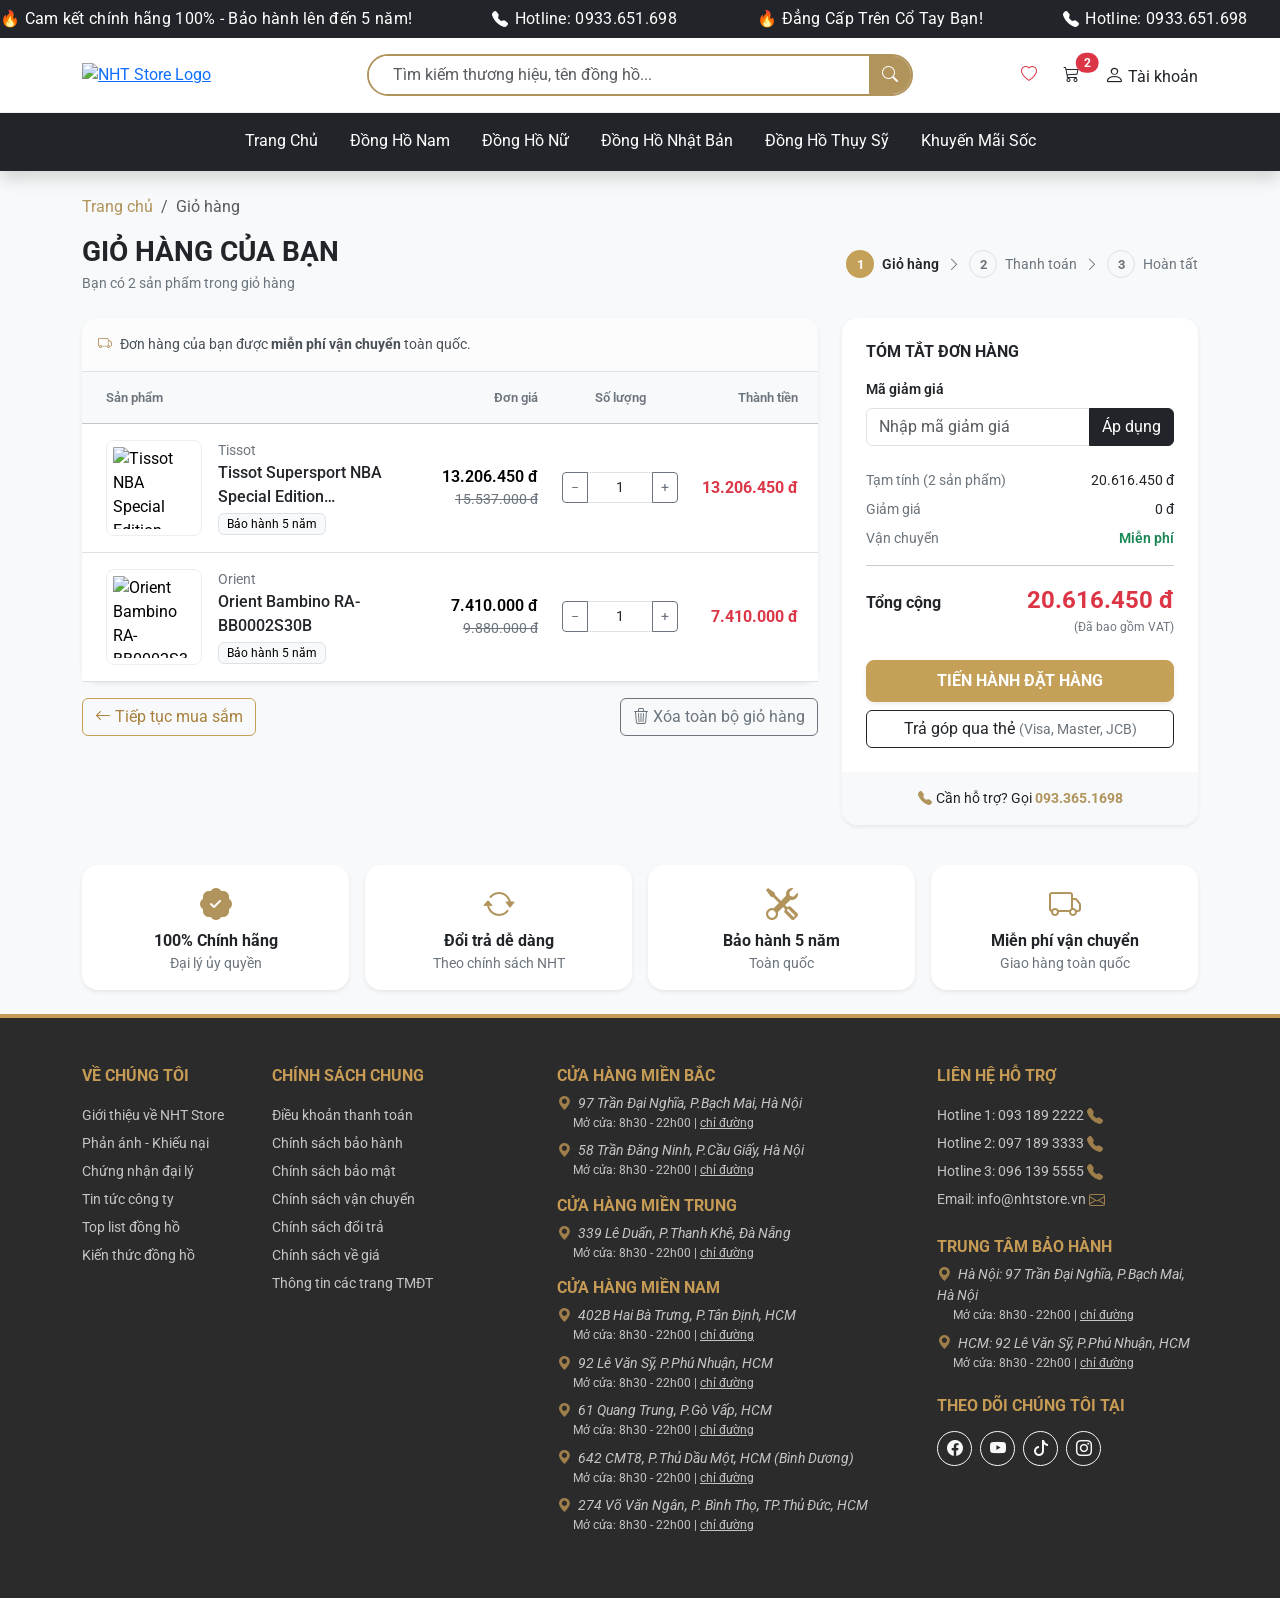
==== cart.html @ 5e9d462d "Add files via upload" ====
<!DOCTYPE html>
<html lang="vi">

<head>
    <meta charset="UTF-8">
    <meta name="viewport" content="width=device-width, initial-scale=1.0">
    <title>Giỏ hàng - NHT Store</title>
    <link href="https://cdn.jsdelivr.net/npm/bootstrap@5.3.3/dist/css/bootstrap.min.css" rel="stylesheet">
    <link href="https://cdn.jsdelivr.net/npm/bootstrap-icons@1.11.3/font/bootstrap-icons.min.css" rel="stylesheet">
    <link href="https://fonts.googleapis.com/css2?family=Roboto:wght@300;400;500;700&display=swap" rel="stylesheet">
    <link rel="stylesheet" href="style.css">
    <style>
        /* Ảnh sản phẩm trong giỏ */
        .cart-thumb {
            width: 96px;
            height: 96px;
            object-fit: contain;
            background: #fff;
            border: 1px solid #eee;
            border-radius: 8px;
            padding: 6px;
        }

        /* Tên sản phẩm (tối đa 2 dòng) */
        .cart-name {
            display: -webkit-box;
            -webkit-line-clamp: 2;
            -webkit-box-orient: vertical;
            overflow: hidden;
        }

        /* Bảng giỏ hàng */
        .cart-table th {
            font-size: 0.8rem;
            font-weight: 600;
            color: #6c757d;
            white-space: nowrap;
        }

        .cart-table td,
        /* Bảng giỏ hàng */
        .cart-table th {
            padding: 1rem 0.75rem;
        }

        /* Ô chọn số lượng */
        .qty-group {
            width: 116px;
        }

        /* Nút vàng đặc */
        .btn-gold-solid {
            background-color: #c5a059;
            border-color: #c5a059;
            color: #fff;
            font-weight: 700;
        }

        .btn-gold-solid:hover {
            background-color: #a9803d;
            border-color: #a9803d;
            color: #fff;
        }

        /* Nút viền vàng */
        .btn-outline-gold {
            border-color: #c5a059;
            color: #a9803d;
        }

        .btn-outline-gold:hover {
            background-color: #c5a059;
            border-color: #c5a059;
            color: #fff;
        }

        /* Khung tóm tắt đơn hàng */
        .summary-sticky {
            position: sticky;
            top: 100px;
        }

        /* Viền vàng khi focus ô nhập */
        .form-control:focus {
            border-color: #c5a059;
            box-shadow: 0 0 0 0.2rem rgba(197, 160, 89, 0.25);
        }

        /* Chấm số các bước đặt hàng */
        .step-dot {
            width: 28px;
            height: 28px;
            font-size: 0.8rem;
        }
    </style>
</head>

<body class="bg-light">

    <!-- TOP BAR -->
    <div class="bg-dark text-white overflow-hidden d-flex align-items-center marquee-wrapper fs-7 pt-3 pb-3 lh-1">
        <div class="marquee-track d-flex">
            <div class="marquee-content d-flex align-items-center flex-shrink-0 text-nowrap">
                <span class="d-inline-flex align-items-center">🔥 Cam kết chính hãng 100% - Bảo hành lên đến 5 năm!</span>
                <span class="d-inline-flex align-items-center"><i class="bi bi-telephone-fill"></i> Hotline: 0933.651.698</span>
            </div>
            <div class="marquee-content d-flex align-items-center flex-shrink-0 text-nowrap">
                <span class="d-inline-flex align-items-center">🔥 Đẳng Cấp Trên Cổ Tay Bạn!</span>
                <span class="d-inline-flex align-items-center"><i class="bi bi-telephone-fill"></i> Hotline: 0933.651.698</span>
            </div>
            <div class="marquee-content d-flex align-items-center flex-shrink-0 text-nowrap">
                <span class="d-inline-flex align-items-center">🔥 Cam kết chính hãng 100% - Bảo hành lên đến 5 năm!</span>
                <span class="d-inline-flex align-items-center"><i class="bi bi-telephone-fill"></i> Hotline: 0933.651.698</span>
            </div>
            <div class="marquee-content d-flex align-items-center flex-shrink-0 text-nowrap">
                <span class="d-inline-flex align-items-center">🔥 Đẳng Cấp Trên Cổ Tay Bạn!</span>
                <span class="d-inline-flex align-items-center"><i class="bi bi-telephone-fill"></i> Hotline: 0933.651.698</span>
            </div>
        </div>
    </div>

    <!-- NAVBAR -->
    <header class="bg-white shadow-sm sticky-top">
        <div class="container py-3">
            <div class="row align-items-center">
                <div class="col-lg-3 col-6">
                    <a href="index.html">
                        <img src="/Project MindX/images/logo.png" alt="NHT Store Logo" style="height: 64px;">
                    </a>
                </div>
                <div class="col-lg-6 d-none d-lg-block">
                    <div class="input-group search-box border border-2 rounded-pill overflow-hidden">
                        <input type="text" class="form-control border-0 shadow-none ps-4" placeholder="Tìm kiếm thương hiệu, tên đồng hồ...">
                        <button class="btn btn-gold text-white" type="button"><i class="bi bi-search"></i></button>
                    </div>
                </div>
                <div class="col-lg-3 col-6 d-flex align-items-center justify-content-end gap-3">
                    <a href="wishlist.html" class="text-danger text-decoration-none d-none d-sm-inline"><i
                            class="bi bi-heart fs-6"></i>
                        </a>
                    <a href="cart.html"
                        class="btn position-relative d-flex align-items-center justify-content-center p-0"
                        style="width: 35px; height: 35px;">
                        <i class="bi bi-cart3"></i>
                        <span
                            class="position-absolute top-0 start-100 translate-middle mt-1 badge rounded-pill bg-danger">2</span>
                    </a>
                    <a href="login.html" class="text-dark text-decoration-none d-none d-sm-inline"><i
                            class="bi bi-person fs-5"></i> Tài khoản</a>
                </div>
            </div>
        </div>
    </header>

    <!-- NAVIGATION -->
    <nav class="navbar navbar-expand-lg navbar-dark bg-dark shadow">
        <div class="container">
            <button class="navbar-toggler" type="button" data-bs-toggle="collapse" data-bs-target="#navbarNav">
                <span class="navbar-toggler-icon"></span>
            </button>
            <div class="collapse navbar-collapse" id="navbarNav">
                <ul class="navbar-nav mx-auto">
                    <li class="nav-item px-2"><a class="nav-link text-white" href="index.html">Trang Chủ</a></li>
                    <li class="nav-item px-2"><a class="nav-link text-white" href="#">Đồng Hồ Nam</a></li>
                    <li class="nav-item px-2"><a class="nav-link text-white" href="#">Đồng Hồ Nữ</a></li>
                    <li class="nav-item px-2"><a class="nav-link text-white" href="#">Đồng Hồ Nhật Bản</a></li>
                    <li class="nav-item px-2"><a class="nav-link text-white" href="#">Đồng Hồ Thụy Sỹ</a></li>
                    <li class="nav-item px-2"><a class="nav-link text-white" href="#">Khuyến Mãi Sốc</a></li>
                </ul>
            </div>
        </div>
    </nav>

    <!-- GIỎ HÀNG -->
    <main class="container my-4">

        <!-- đường dẫn trang -->
        <nav aria-label="breadcrumb">
            <ol class="breadcrumb small mb-3">
                <li class="breadcrumb-item"><a href="index.html" class="text-gold text-decoration-none">Trang chủ</a>
                </li>
                <li class="breadcrumb-item active" aria-current="page">Giỏ hàng</li>
            </ol>
        </nav>

        <!-- Tiêu đề + các bước -->
        <div class="d-flex flex-wrap align-items-center justify-content-between gap-3 mb-4">
            <div>
                <h1 class="h3 fw-bold text-uppercase mb-1">Giỏ hàng của bạn</h1>
                <div class="text-secondary small">Bạn có 2 sản phẩm trong giỏ hàng</div>
            </div>
            <div class="d-none d-md-flex align-items-center gap-2 small">
                <span class="step-dot rounded-circle d-inline-flex align-items-center justify-content-center text-white fw-bold"
                    style="background-color: #c5a059;">1</span>
                <span class="fw-semibold">Giỏ hàng</span>
                <i class="bi bi-chevron-right text-secondary"></i>
                <span class="step-dot rounded-circle d-inline-flex align-items-center justify-content-center bg-light border text-secondary fw-bold">2</span>
                <span class="text-secondary">Thanh toán</span>
                <i class="bi bi-chevron-right text-secondary"></i>
                <span class="step-dot rounded-circle d-inline-flex align-items-center justify-content-center bg-light border text-secondary fw-bold">3</span>
                <span class="text-secondary">Hoàn tất</span>
            </div>
        </div>

        <div class="row g-4">

            <!-- DANH SÁCH SẢN PHẨM -->
            <div class="col-lg-8">
                <div class="card border-0 shadow-sm rounded-4 mb-3">
                    <div class="alert alert-light border-0 border-bottom rounded-0 rounded-top-4 mb-0 small">
                        <i class="bi bi-truck me-2 text-gold"></i>Đơn hàng của bạn được <strong>miễn phí vận
                            chuyển</strong> toàn quốc.
                    </div>

                    <div class="table-responsive">
                        <table class="table cart-table align-middle mb-0">
                            <thead class="table-light">
                                <tr>
                                    <th scope="col" class="ps-4">Sản phẩm</th>
                                    <th scope="col" class="text-end">Đơn giá</th>
                                    <th scope="col" class="text-center">Số lượng</th>
                                    <th scope="col" class="text-end">Thành tiền</th>
                                    <th scope="col" class="pe-4"></th>
                                </tr>
                            </thead>
                            <tbody>
                                <!-- Sản phẩm 1 -->
                                <tr>
                                    <td class="ps-4">
                                        <div class="d-flex align-items-center gap-3">
                                            <img src="https://www.tissotwatches.com/dw/image/v2/BKKD_PRD/on/demandware.static/-/Sites-Tissot-Catalogue/default/dw7ae57530/product-pictures/280924a1-358f-4f8b-ae0d-6124ebbf2cde_T125-617-37-067-00_shadow.png?sm=fit&sw=1680&sh=1680,gravity=center"
                                                class="cart-thumb flex-shrink-0" alt="Tissot NBA Special Edition">
                                            <div style="min-width: 200px;">
                                                <div class="small text-secondary">Tissot</div>
                                                <a href="detail.html"
                                                    class="cart-name fw-medium text-dark text-decoration-none">Tissot
                                                    Supersport NBA Special Edition T125.617.37.067.00</a>
                                                <span class="badge text-bg-light border fw-normal mt-1">Bảo hành 5
                                                    năm</span>
                                            </div>
                                        </div>
                                    </td>
                                    <td class="text-end text-nowrap">
                                        <div class="fw-semibold">13.206.450 đ</div>
                                        <div class="small text-secondary text-decoration-line-through">15.537.000 đ
                                        </div>
                                    </td>
                                    <td class="text-center">
                                        <div class="input-group input-group-sm qty-group mx-auto">
                                            <button class="btn btn-outline-secondary" type="button"
                                                aria-label="Giảm">−</button>
                                            <input type="text" class="form-control text-center" value="1"
                                                aria-label="Số lượng">
                                            <button class="btn btn-outline-secondary" type="button"
                                                aria-label="Tăng">+</button>
                                        </div>
                                    </td>
                                    <td class="text-end fw-bold text-danger text-nowrap">13.206.450 đ</td>
                                    <td class="text-end pe-4">
                                        <button type="button" class="btn btn-sm btn-light text-danger"
                                            aria-label="Xóa sản phẩm"><i class="bi bi-trash3"></i></button>
                                    </td>
                                </tr>

                                <!-- Sản phẩm 2 -->
                                <tr>
                                    <td class="ps-4">
                                        <div class="d-flex align-items-center gap-3">
                                            <img src="https://i.pinimg.com/1200x/a5/2c/ca/a52cca3d50e62620e84d3a9be76e476d.jpg"
                                                class="cart-thumb flex-shrink-0" alt="Orient Bambino RA-BB0002S30B">
                                            <div style="min-width: 200px;">
                                                <div class="small text-secondary">Orient</div>
                                                <a href="#"
                                                    class="cart-name fw-medium text-dark text-decoration-none">Orient
                                                    Bambino RA-BB0002S30B</a>
                                                <span class="badge text-bg-light border fw-normal mt-1">Bảo hành 5
                                                    năm</span>
                                            </div>
                                        </div>
                                    </td>
                                    <td class="text-end text-nowrap">
                                        <div class="fw-semibold">7.410.000 đ</div>
                                        <div class="small text-secondary text-decoration-line-through">9.880.000 đ
                                        </div>
                                    </td>
                                    <td class="text-center">
                                        <div class="input-group input-group-sm qty-group mx-auto">
                                            <button class="btn btn-outline-secondary" type="button"
                                                aria-label="Giảm">−</button>
                                            <input type="text" class="form-control text-center" value="1"
                                                aria-label="Số lượng">
                                            <button class="btn btn-outline-secondary" type="button"
                                                aria-label="Tăng">+</button>
                                        </div>
                                    </td>
                                    <td class="text-end fw-bold text-danger text-nowrap">7.410.000 đ</td>
                                    <td class="text-end pe-4">
                                        <button type="button" class="btn btn-sm btn-light text-danger"
                                            aria-label="Xóa sản phẩm"><i class="bi bi-trash3"></i></button>
                                    </td>
                                </tr>
                            </tbody>
                        </table>
                    </div>
                </div>

                <div class="d-flex flex-wrap justify-content-between gap-2">
                    <a href="index.html" class="btn btn-outline-gold"><i class="bi bi-arrow-left me-1"></i>Tiếp tục mua
                        sắm</a>
                    <button type="button" class="btn btn-outline-secondary"><i class="bi bi-trash3 me-1"></i>Xóa toàn
                        bộ giỏ hàng</button>
                </div>
            </div>

            <!-- TÓM TẮT ĐƠN HÀNG -->
            <div class="col-lg-4">
                <div class="card border-0 shadow-sm rounded-4 summary-sticky">
                    <div class="card-body p-4">
                        <h2 class="h6 fw-bold text-uppercase mb-3">Tóm tắt đơn hàng</h2>

                        <label for="coupon" class="form-label small fw-semibold">Mã giảm giá</label>
                        <div class="input-group mb-4">
                            <input type="text" id="coupon" class="form-control" placeholder="Nhập mã giảm giá">
                            <button class="btn btn-dark" type="button">Áp dụng</button>
                        </div>

                        <div class="d-flex justify-content-between small mb-2">
                            <span class="text-secondary">Tạm tính (2 sản phẩm)</span>
                            <span>20.616.450 đ</span>
                        </div>
                        <div class="d-flex justify-content-between small mb-2">
                            <span class="text-secondary">Giảm giá</span>
                            <span>0 đ</span>
                        </div>
                        <div class="d-flex justify-content-between small mb-3">
                            <span class="text-secondary">Vận chuyển</span>
                            <span class="text-success fw-semibold">Miễn phí</span>
                        </div>

                        <hr class="my-3">

                        <div class="d-flex justify-content-between align-items-baseline">
                            <span class="fw-bold">Tổng cộng</span>
                            <span class="fs-4 fw-bold text-danger">20.616.450 đ</span>
                        </div>
                        <div class="text-secondary text-end mb-4" style="font-size: 0.75rem;">(Đã bao gồm VAT)</div>

                        <div class="d-grid gap-2">
                            <a href="#" class="btn btn-gold-solid btn-lg fs-6 text-uppercase shadow-sm">Tiến hành đặt hàng</a>
                            <button type="button" class="btn btn-outline-dark">
                                Trả góp qua thẻ <span class="text-secondary small">(Visa, Master, JCB)</span>
                            </button>
                        </div>
                    </div>
                    <div class="card-footer bg-light border-0 text-center small py-3 rounded-bottom-4">
                        <i class="bi bi-telephone-fill text-gold me-1"></i>Cần hỗ trợ? Gọi
                        <strong class="text-gold">093.365.1698</strong>
                    </div>
                </div>
            </div>
        </div>

        <!-- CAM KẾT -->
        <div class="row row-cols-2 row-cols-lg-4 g-3 mt-4 text-center">
            <div class="col">
                <div class="bg-white shadow-sm rounded-4 p-3 h-100 luxury-card">
                    <i class="bi bi-patch-check-fill text-gold fs-2"></i>
                    <div class="fw-bold">100% Chính hãng</div>
                    <div class="small text-secondary">Đại lý ủy quyền</div>
                </div>
            </div>
            <div class="col">
                <div class="bg-white shadow-sm rounded-4 p-3 h-100 luxury-card">
                    <i class="bi bi-arrow-repeat text-gold fs-2"></i>
                    <div class="fw-bold">Đổi trả dễ dàng</div>
                    <div class="small text-secondary">Theo chính sách NHT</div>
                </div>
            </div>
            <div class="col">
                <div class="bg-white shadow-sm rounded-4 p-3 h-100 luxury-card">
                    <i class="bi bi-tools text-gold fs-2"></i>
                    <div class="fw-bold">Bảo hành 5 năm</div>
                    <div class="small text-secondary">Toàn quốc</div>
                </div>
            </div>
            <div class="col">
                <div class="bg-white shadow-sm rounded-4 p-3 h-100 luxury-card">
                    <i class="bi bi-truck text-gold fs-2"></i>
                    <div class="fw-bold">Miễn phí vận chuyển</div>
                    <div class="small text-secondary">Giao hàng toàn quốc</div>
                </div>
            </div>
        </div>
    </main>

    <!-- FOOTER -->
    <footer class="text-light py-5 small border-top border-4 border-warning" style="background-color: #2b2b2b !important;">
        <div class="container">
            <div class="row g-4">

                <!-- Về chúng tôi -->
                <div class="col-lg-2 col-md-4">
                    <h6 class="fw-bold text-uppercase mb-3 text-warning">VỀ CHÚNG TÔI</h6>
                    <ul class="list-unstyled lh-lg opacity-75">
                        <li><a href="#" class="text-light text-decoration-none">Giới thiệu về NHT Store</a></li>
                        <li><a href="#" class="text-light text-decoration-none">Phản ánh - Khiếu nại</a></li>
                        <li><a href="#" class="text-light text-decoration-none">Chứng nhận đại lý</a></li>
                        <li><a href="#" class="text-light text-decoration-none">Tin tức công ty</a></li>
                        <li><a href="#" class="text-light text-decoration-none">Top list đồng hồ</a></li>
                        <li><a href="#" class="text-light text-decoration-none">Kiến thức đồng hồ</a></li>
                    </ul>
                </div>

                <!-- Chính sách chung -->
                <div class="col-lg-3 col-md-4">
                    <h6 class="fw-bold text-uppercase mb-3 text-warning">CHÍNH SÁCH CHUNG</h6>
                    <ul class="list-unstyled lh-lg opacity-75">
                        <li><a href="#" class="text-light text-decoration-none">Điều khoản thanh toán</a></li>
                        <li><a href="#" class="text-light text-decoration-none">Chính sách bảo hành</a></li>
                        <li><a href="#" class="text-light text-decoration-none">Chính sách bảo mật</a></li>
                        <li><a href="#" class="text-light text-decoration-none">Chính sách vận chuyển</a></li>
                        <li><a href="#" class="text-light text-decoration-none">Chính sách đổi trả</a></li>
                        <li><a href="#" class="text-light text-decoration-none">Chính sách về giá</a></li>
                        <li><a href="#" class="text-light text-decoration-none">Thông tin các trang TMĐT</a></li>
                    </ul>
                </div>

                <!-- Hệ thống cửa hàng -->
                <div class="col-lg-4 col-md-4">
                    <!-- Miền Bắc -->
                    <h6 class="fw-bold text-uppercase mb-2 text-warning">CỬA HÀNG MIỀN BẮC</h6>
                    <ul class="list-unstyled opacity-75 mb-3">
                        <li class="mb-2">
                            <i class="bi bi-geo-alt-fill me-1 text-warning"></i>
                            <span class="fst-italic">97 Trần Đại Nghĩa, P.Bạch Mai, Hà Nội</span>
                            <div class="small text-light ms-3">Mở cửa: 8h30 - 22h00 | <a href="#" class="text-light">chỉ
                                    đường</a></div>
                        </li>
                        <li class="mb-2">
                            <i class="bi bi-geo-alt-fill me-1 text-warning"></i>
                            <span class="fst-italic">58 Trần Đăng Ninh, P.Cầu Giấy, Hà Nội</span>
                            <div class="small text-light ms-3">Mở cửa: 8h30 - 22h00 | <a href="#" class="text-light">chỉ
                                    đường</a></div>
                        </li>
                    </ul>

                    <!-- Miền Trung -->
                    <h6 class="fw-bold text-uppercase mb-2 text-warning">CỬA HÀNG MIỀN TRUNG</h6>
                    <ul class="list-unstyled opacity-75 mb-3">
                        <li class="mb-2">
                            <i class="bi bi-geo-alt-fill me-1 text-warning"></i>
                            <span class="fst-italic">339 Lê Duẩn, P.Thanh Khê, Đà Nẵng</span>
                            <div class="small text-light ms-3">Mở cửa: 8h30 - 22h00 | <a href="#" class="text-light">chỉ
                                    đường</a></div>
                        </li>
                    </ul>

                    <!-- Miền Nam -->
                    <h6 class="fw-bold text-uppercase mb-2 text-warning">CỬA HÀNG MIỀN NAM</h6>
                    <ul class="list-unstyled opacity-75">
                        <li class="mb-2">
                            <i class="bi bi-geo-alt-fill me-1 text-warning"></i>
                            <span class="fst-italic">402B Hai Bà Trưng, P.Tân Định, HCM</span>
                            <div class="small text-light ms-3">Mở cửa: 8h30 - 22h00 | <a href="#" class="text-light">chỉ
                                    đường</a></div>
                        </li>
                        <li class="mb-2">
                            <i class="bi bi-geo-alt-fill me-1 text-warning"></i>
                            <span class="fst-italic">92 Lê Văn Sỹ, P.Phú Nhuận, HCM</span>
                            <div class="small text-light ms-3">Mở cửa: 8h30 - 22h00 | <a href="#" class="text-light">chỉ
                                    đường</a></div>
                        </li>
                        <li class="mb-2">
                            <i class="bi bi-geo-alt-fill me-1 text-warning"></i>
                            <span class="fst-italic">61 Quang Trung, P.Gò Vấp, HCM</span>
                            <div class="small text-light ms-3">Mở cửa: 8h30 - 22h00 | <a href="#" class="text-light">chỉ
                                    đường</a></div>
                        </li>
                        <li class="mb-2">
                            <i class="bi bi-geo-alt-fill me-1 text-warning"></i>
                            <span class="fst-italic">642 CMT8, P.Thủ Dầu Một, HCM (Bình Dương)</span>
                            <div class="small text-light ms-3">Mở cửa: 8h30 - 22h00 | <a href="#" class="text-light">chỉ
                                    đường</a></div>
                        </li>
                        <li class="mb-2">
                            <i class="bi bi-geo-alt-fill me-1 text-warning"></i>
                            <span class="fst-italic">274 Võ Văn Ngân, P. Bình Thọ, TP.Thủ Đức, HCM</span>
                            <div class="small text-light ms-3">Mở cửa: 8h30 - 22h00 | <a href="#" class="text-light">chỉ
                                    đường</a></div>
                        </li>
                    </ul>
                </div>

                <!-- Liên hệ & Trung tâm bảo hành -->
                <div class="col-lg-3 col-md-12">
                    <!-- Hotline -->
                    <h6 class="fw-bold text-uppercase mb-3 text-warning">LIÊN HỆ HỖ TRỢ</h6>
                    <div class="opacity-75 mb-4 lh-lg">
                        Hotline 1: 093 189 2222 <svg xmlns="http://www.w3.org/2000/svg" width="16" height="16"
                            fill="currentColor" class="bi bi-telephone-fill text-warning"
                            viewBox="0 0 16 16">
                            <path fill-rule="evenodd"
                                d="M1.885.511a1.745 1.745 0 0 1 2.61.163L6.29 2.98c.329.423.445.974.315 1.494l-.547 2.19a.68.68 0 0 0 .178.643l2.457 2.457a.68.68 0 0 0 .644.178l2.189-.547a1.75 1.75 0 0 1 1.494.315l2.306 1.794c.829.645.905 1.87.163 2.611l-1.034 1.034c-.74.74-1.846 1.065-2.877.702a18.6 18.6 0 0 1-7.01-4.42 18.6 18.6 0 0 1-4.42-7.009c-.362-1.03-.037-2.137.703-2.877z" />
                        </svg><br>
                        Hotline 2: 097 189 3333 <svg xmlns="http://www.w3.org/2000/svg" width="16" height="16"
                            fill="currentColor" class="bi bi-telephone-fill text-warning"
                            viewBox="0 0 16 16">
                            <path fill-rule="evenodd"
                                d="M1.885.511a1.745 1.745 0 0 1 2.61.163L6.29 2.98c.329.423.445.974.315 1.494l-.547 2.19a.68.68 0 0 0 .178.643l2.457 2.457a.68.68 0 0 0 .644.178l2.189-.547a1.75 1.75 0 0 1 1.494.315l2.306 1.794c.829.645.905 1.87.163 2.611l-1.034 1.034c-.74.74-1.846 1.065-2.877.702a18.6 18.6 0 0 1-7.01-4.42 18.6 18.6 0 0 1-4.42-7.009c-.362-1.03-.037-2.137.703-2.877z" />
                        </svg><br>
                        Hotline 3: 096 139 5555 <svg xmlns="http://www.w3.org/2000/svg" width="16" height="16"
                            fill="currentColor" class="bi bi-telephone-fill text-warning"
                            viewBox="0 0 16 16">
                            <path fill-rule="evenodd"
                                d="M1.885.511a1.745 1.745 0 0 1 2.61.163L6.29 2.98c.329.423.445.974.315 1.494l-.547 2.19a.68.68 0 0 0 .178.643l2.457 2.457a.68.68 0 0 0 .644.178l2.189-.547a1.75 1.75 0 0 1 1.494.315l2.306 1.794c.829.645.905 1.87.163 2.611l-1.034 1.034c-.74.74-1.846 1.065-2.877.702a18.6 18.6 0 0 1-7.01-4.42 18.6 18.6 0 0 1-4.42-7.009c-.362-1.03-.037-2.137.703-2.877z" />
                        </svg><br>
                        Email: info@nhtstore.vn <svg xmlns="http://www.w3.org/2000/svg" width="16" height="16"
                            fill="currentColor" class="bi bi-envelope text-warning" viewBox="0 0 16 16">
                            <path
                                d="M0 4a2 2 0 0 1 2-2h12a2 2 0 0 1 2 2v8a2 2 0 0 1-2 2H2a2 2 0 0 1-2-2zm2-1a1 1 0 0 0-1 1v.217l7 4.2 7-4.2V4a1 1 0 0 0-1-1zm13 2.383-4.708 2.825L15 11.105zm-.034 6.876-5.64-3.471L8 9.583l-1.326-.795-5.64 3.47A1 1 0 0 0 2 13h12a1 1 0 0 0 .966-.741M1 11.105l4.708-2.897L1 5.383z" />
                        </svg>
                    </div>

                    <!-- Trung tâm bảo hành -->
                    <h6 class="fw-bold text-uppercase mb-2 text-warning">TRUNG TÂM BẢO HÀNH</h6>
                    <ul class="list-unstyled opacity-75 mb-4">
                        <li class="mb-2">
                            <i class="bi bi-geo-alt-fill me-1 text-warning"></i>
                            <span class="fst-italic">Hà Nội: 97 Trần Đại Nghĩa, P.Bạch Mai, Hà Nội</span>
                            <div class="small text-light ms-3">Mở cửa: 8h30 - 22h00 | <a href="#" class="text-light">chỉ
                                    đường</a></div>
                        </li>
                        <li class="mb-2">
                            <i class="bi bi-geo-alt-fill me-1 text-warning"></i>
                            <span class="fst-italic">HCM: 92 Lê Văn Sỹ, P.Phú Nhuận, HCM</span>
                            <div class="small text-light ms-3">Mở cửa: 8h30 - 22h00 | <a href="#" class="text-light">chỉ
                                    đường</a></div>
                        </li>
                    </ul>

                    <!-- Theo dõi chúng tôi -->
                    <h6 class="fw-bold text-uppercase mb-3 text-warning">THEO DÕI CHÚNG TÔI TẠI</h6>
                    <div class="d-flex gap-2 mb-4">
                        <a href="#"
                            class="btn btn-outline-light rounded-circle d-flex align-items-center justify-content-center p-0"
                            style="width: 35px; height: 35px;"><i class="bi bi-facebook"></i></a>
                        <a href="#"
                            class="btn btn-outline-light rounded-circle d-flex align-items-center justify-content-center p-0"
                            style="width: 35px; height: 35px;"><i class="bi bi-youtube"></i></a>
                        <a href="#"
                            class="btn btn-outline-light rounded-circle d-flex align-items-center justify-content-center p-0"
                            style="width: 35px; height: 35px;"><i class="bi bi-tiktok"></i></a>
                        <a href="#"
                            class="btn btn-outline-light rounded-circle d-flex align-items-center justify-content-center p-0"
                            style="width: 35px; height: 35px;"><i class="bi bi-instagram"></i></a>
                    </div>
                </div>
            </div>
        </div>
    </footer>

    <script src="https://cdn.jsdelivr.net/npm/bootstrap@5.3.3/dist/js/bootstrap.bundle.min.js"></script>
</body>

</html>
---- style.css ----
/* BIẾN MÀU & FONT*/
:root {
    --bs-body-font-family: 'Roboto', sans-serif;
    --bs-warning-rgb: 198, 155, 86; 
}

/* NÚT VÀNG (dùng cùng class .btn) */
.btn-gold {
    --bs-btn-color: #fff;
    --bs-btn-bg: #b1935c;
    --bs-btn-border-color: #b1935c;
    --bs-btn-hover-color: #fff;
    --bs-btn-hover-bg: #9a7d4a;
    --bs-btn-hover-border-color: #9a7d4a;
    --bs-btn-active-color: #fff;
    --bs-btn-active-bg: #9a7d4a;
    --bs-btn-active-border-color: #9a7d4a;
}

/* Ô TÌM KIẾM TRÊN HEADER */
.search-box {
    --bs-border-color: #b1935c;
}

/* THANH THÔNG BÁO CHẠY (MARQUEE) */
.marquee-wrapper {
    height: 38px;
}

.marquee-track {
    width: max-content;
    animation: marquee-scroll 25s linear infinite;
}

.marquee-track:hover {
    animation-play-state: paused;
}

.marquee-content span {
    padding-right: 80px;
}

.marquee-content i {
    margin-right: 6px;
}

@keyframes marquee-scroll {
    0% {
        transform: translateX(0);
    }

    100% {
        transform: translateX(-50%);
    }
}

/* CUỘN TỚI MỤC SẢN PHẨM NỔI BẬT */
main#san-pham-noi-bat {
    scroll-margin-top:
        80px;
}

/* THƯƠNG HIỆU NỔI BẬT (thẻ + logo) */
.brand-card {
    --bs-border-color: #e5e5e5;
    height: 80px;
    transition: all 0.3s ease;
}

.brand-logo {
    max-height: 40px;
    max-width: 85%;
    filter: grayscale(20%);
    transition: all 0.3s ease;
}

.brand-card:hover {
    transform: translateY(-3px);
    --bs-border-color: #b1935c;
    box-shadow: 0 4px 12px rgba(177, 147, 92, 0.2) !important;
}

.brand-card:hover .brand-logo {
    filter: grayscale(0%);
    transform: scale(1.05);
}

/* TIỆN ÍCH CHỮ (chữ đậm, màu vàng) */
.text-dam {
    font-weight: 900 !important;
    -webkit-text-stroke: 1px currentColor;
}

.text-gold {
    color: #b1935c !important;
}

/* BANNER SLIDER: CHẤM CHỈ SỐ */
.carousel-indicators [data-bs-target] {
    width: 10px;
    height: 10px;
    border-radius: 50%;
    margin: 0 4px;
    background-color: #ffffff;
    opacity: 0.6;
}

.carousel-indicators .active {
    opacity: 1;
    background-color: #b1935c;
}

/* TIÊU ĐỀ MỤC SẢN PHẨM NỔI BẬT */
.section-main-title {
    font-size: 22px;
    letter-spacing: 0.5px;
}

.title-underline {
    width: 60px;
    height: 3px;
    background-color: #c5a059;
    margin-top: 8px;
}

/* SLIDER SẢN PHẨM (cuộn ngang, scroll-snap) */
.product-slider-container {
    scroll-behavior: smooth;
    scroll-snap-type: x mandatory;
    scrollbar-width: none;
}

.product-slider-container::-webkit-scrollbar {
    display: none;
}

.slider-page {
    scroll-snap-align: start;
}

/* THẺ SẢN PHẨM (ảnh, tiêu đề, giá) */
.luxury-card {
    --bs-border-color: #eee;
    transition: all 0.3s ease;
}

.luxury-card:hover {
    transform: translateY(-5px);
    box-shadow: 0 10px 20px rgba(0, 0, 0, 0.08) !important;
    --bs-border-color: #c5a059;
}

.product-img {
    height: 140px;
    transition: transform 0.3s ease;
}

.luxury-card:hover .product-img {
    transform: scale(1.05);
}

.product-title {
    font-size: 13px;
    height: 38px;
    display: -webkit-box;
    -webkit-line-clamp: 2;
    -webkit-box-orient: vertical;
}

/* NÚT MŨI TÊN TRÁI/PHẢI CỦA SLIDER */
.slider-nav-btn {
    width: 45px;
    height: 45px;
    background-color: #ffffff;
    border: 1px solid #e0e0e0;
    border-radius: 50%;
    color: #333;
    z-index: 10;
    transition: all 0.2s ease-in-out;
}

.slider-nav-btn:hover {
    background-color: #c5a059;
    border-color: #c5a059;
    color: #fff;
    transform: translateY(-50%) scale(1.1);
}

.prev-btn {
    left: -20px !important;
}

.next-btn {
    right: -20px !important;
}

/* TAB LỌC SẢN PHẨM (Nổi bật / Nam / Nữ) */
.nav-pills .nav-link {
    color: #333;
    background-color: #f8f9fa;
    border: 1px solid #dee2e6;
    transition: all 0.3s ease;
}

.nav-pills .nav-link.active {
    background-color: #c5a059 !important;
    border-color: #c5a059 !important;
    color: #fff !important;
}

/* BANNER HERO */
#nhtBannerCarousel {
    max-height: 600px;
}

.hero-banner-img {
    height: 400px;
}

/* RESPONSIVE: banner trên màn hình nhỏ */
@media (max-width: 768px) {

    #nhtBannerCarousel,
    .hero-banner-img {
        height: 220px;
    }
}

/* RESPONSIVE: ô tìm kiếm xuống hàng riêng (dưới lg) */
@media (max-width: 991.98px) {
    header .col-lg-6.d-none {
        display: block !important;
        order: 3;
        width: 100%;
        margin-top: 12px;
    }
}

/* RESPONSIVE: nút Tài khoản trên điện thoại (dưới sm) */
@media (max-width: 575.98px) {
    header .col-lg-3.text-end>a.d-none {
        display: inline-block !important;
        margin-right: 0.75rem !important;
        font-size: 14px;
        white-space: nowrap;
    }
}


/* ============================================================
   LÀM ĐẸP NHẸ (thêm mới, không thay đổi phần phía trên)
   ============================================================ */

/* Cuộn mượt khi bấm link neo */
html {
    scroll-behavior: smooth;
}

/* Header: đường kẻ mảnh phía dưới */
header.sticky-top {
    border-bottom: 1px solid #eee;
}

/* Ô tìm kiếm: viền sáng vàng khi gõ */
.search-box:focus-within {
    box-shadow: 0 0 0 0.2rem rgba(177, 147, 92, 0.25);
}

/* Menu chính: hover / mục đang chọn có gạch chân vàng */
.navbar .nav-link {
    border-bottom: 2px solid transparent;
    transition: color 0.2s, border-color 0.2s;
}

.navbar .nav-link:hover,
.navbar .nav-link.active {
    color: #c5a059 !important;
    border-bottom-color: #c5a059;
}

/* Thanh chữ chạy: chữ thoáng hơn một chút */
.marquee-content {
    letter-spacing: 0.3px;
}

/* Thẻ sản phẩm / thẻ showroom: bóng nhẹ khi chưa hover */
.luxury-card {
    box-shadow: 0 2px 8px rgba(0, 0, 0, 0.04);
}

/* Nút lọc tab: hover viền vàng */
.nav-pills .nav-link:hover:not(.active) {
    border-color: #c5a059;
    color: #a9803d;
}

/* Trang chi tiết: nút mua hàng & nhãn "Sản phẩm liên quan" bo tròn */
.gold-btns .btn {
    border-radius: 50rem;
}

.related-title-badge {
    border-radius: 50rem;
    letter-spacing: 0.5px;
}

/* Footer: link và nút mạng xã hội đổi màu vàng khi hover */
footer a {
    transition: color 0.2s;
}

footer a:hover {
    color: #c5a059 !important;
}

footer .btn-outline-light:hover {
    background-color: #c5a059;
    border-color: #c5a059;
    color: #fff !important;
}

/* Viền focus rõ ràng khi dùng bàn phím */
a:focus-visible,
button:focus-visible {
    outline: 2px solid #c5a059;
    outline-offset: 2px;
}

/* Người dùng tắt hiệu ứng chuyển động -> tắt marquee & hiệu ứng hover */
@media (prefers-reduced-motion: reduce) {
    html {
        scroll-behavior: auto;
    }

    .marquee-track {
        animation: none;
    }

    .luxury-card,
    .brand-card {
        transition: none;
    }
}
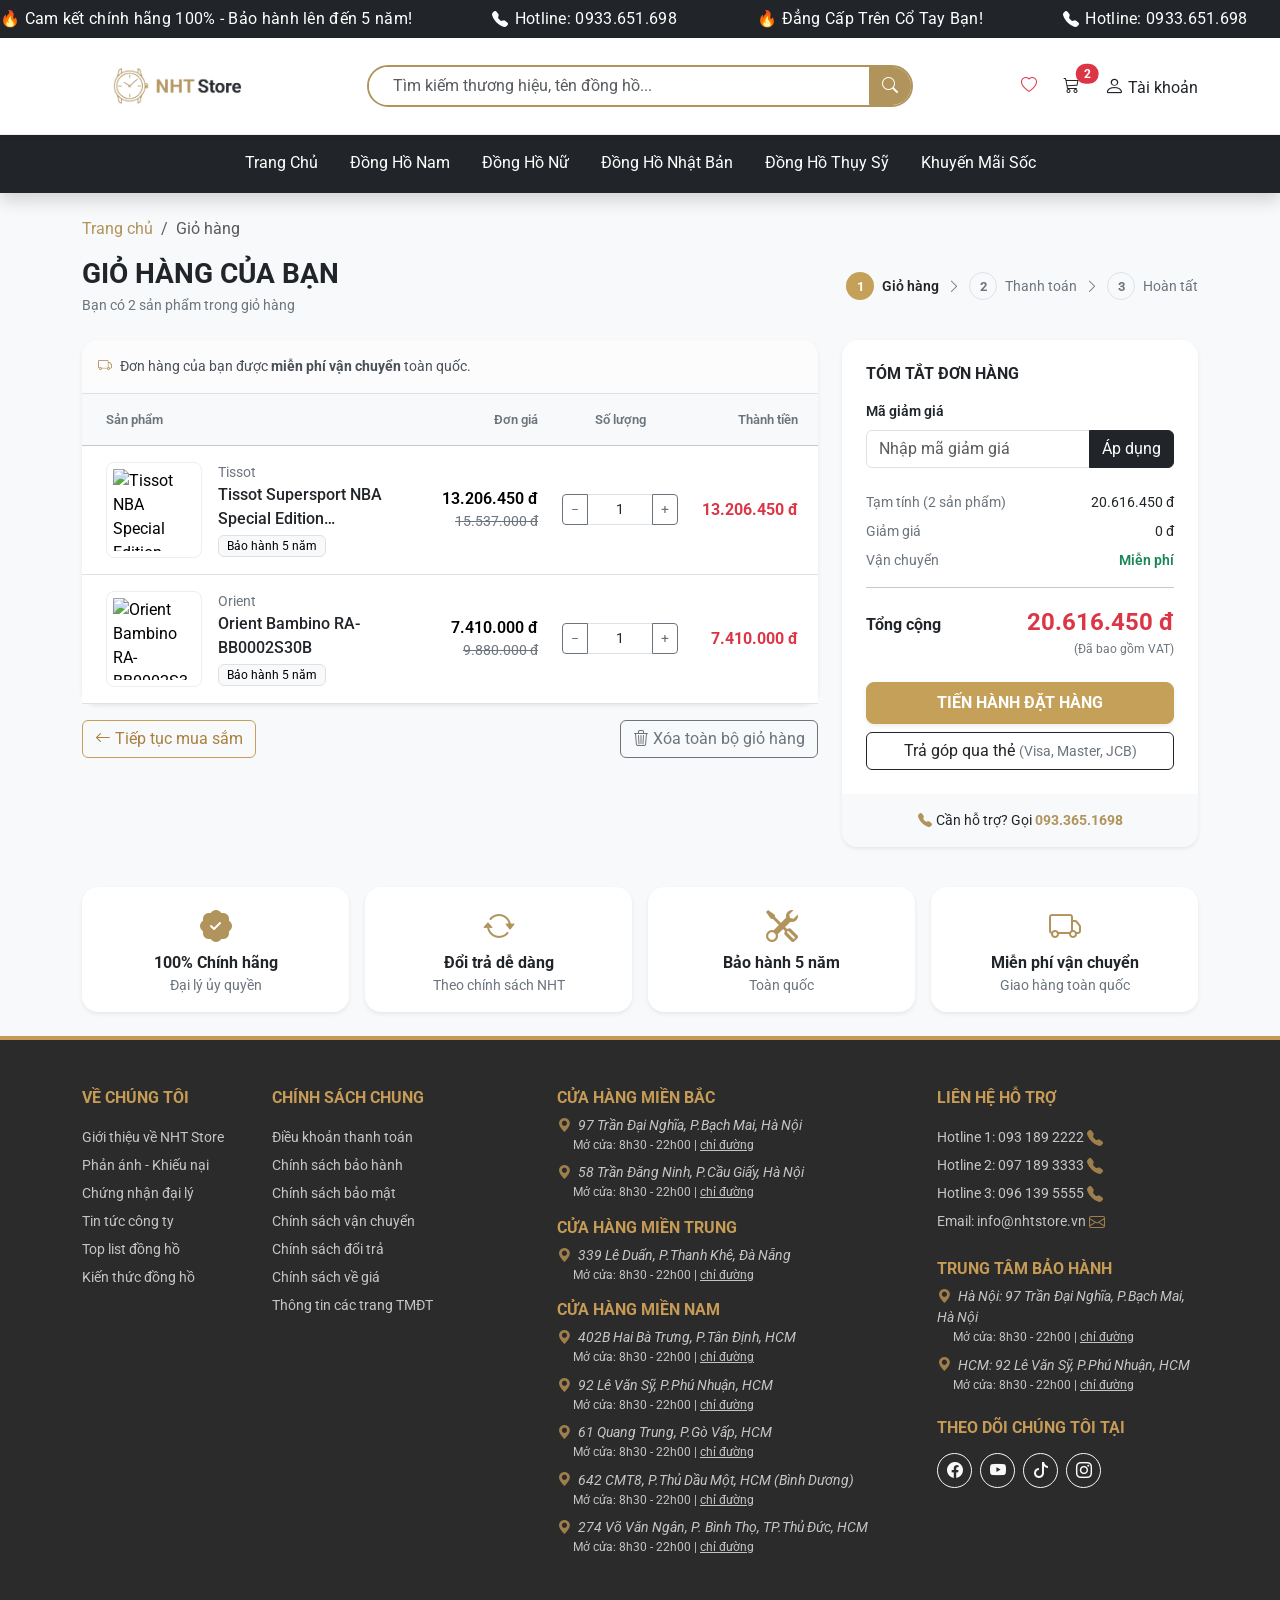
==== commit e01ead3e: "Update logo image source in cart.html" ====
--- a/cart.html
+++ b/cart.html
@@ -125,7 +125,7 @@
             <div class="row align-items-center">
                 <div class="col-lg-3 col-6">
                     <a href="index.html">
-                        <img src="/Project MindX/images/logo.png" alt="NHT Store Logo" style="height: 64px;">
+                        <img src="./images/logo.png" alt="NHT Store Logo" style="height: 64px;">
                     </a>
                 </div>
                 <div class="col-lg-6 d-none d-lg-block">
@@ -562,4 +562,4 @@
     <script src="https://cdn.jsdelivr.net/npm/bootstrap@5.3.3/dist/js/bootstrap.bundle.min.js"></script>
 </body>
 
-</html>+</html>
